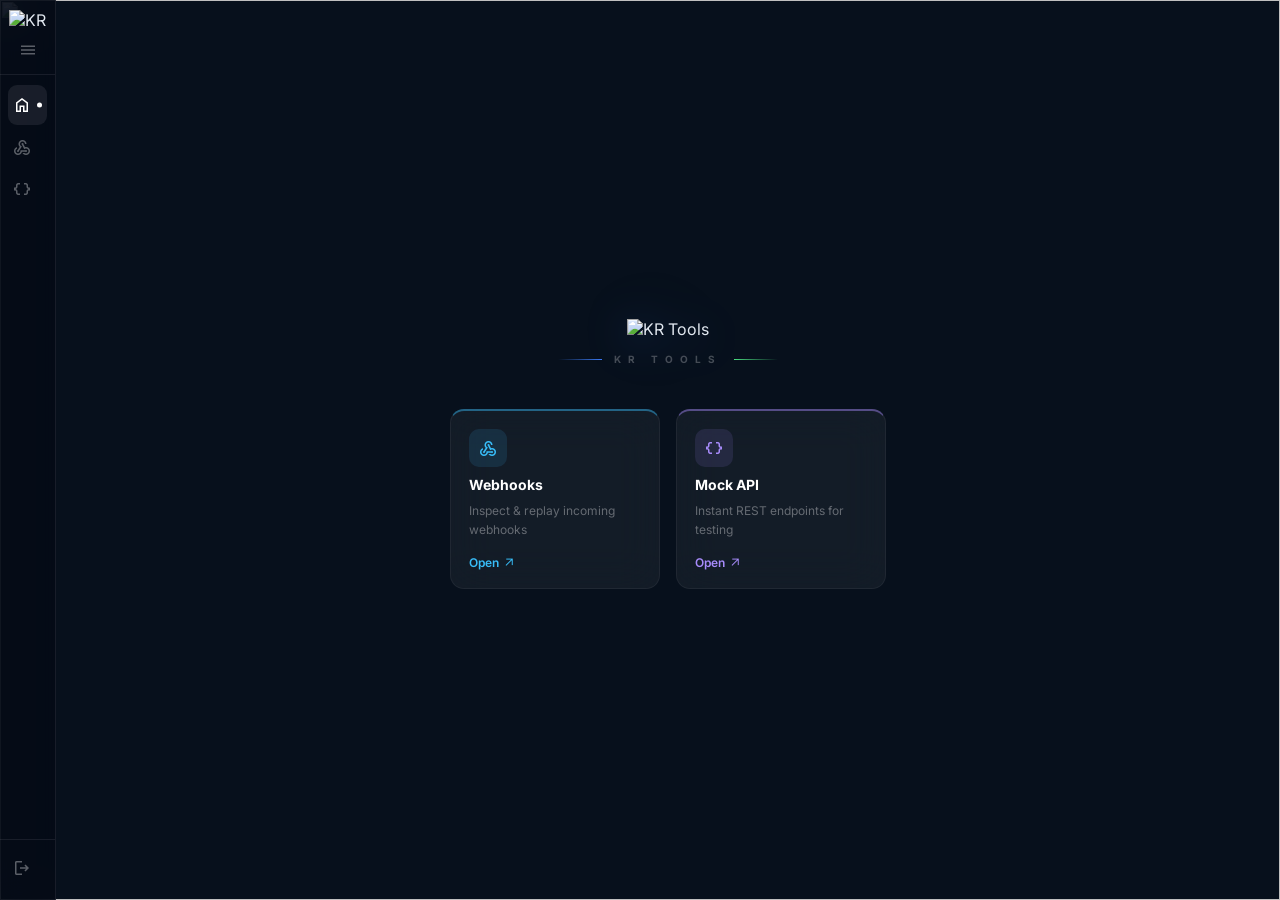
==== landing/static/pages/index.html @ ede2ff3e "Fix inconsistent backgrounds on iOS PWA background-attachment: fixed is broken on iOS Safari/PWA — t" ====
<!DOCTYPE html>
<html lang="en">
<head>
  <meta charset="UTF-8" />
  <meta name="viewport" content="width=device-width, initial-scale=1.0" />
  <meta name="theme-color" content="#07101C" />
  <meta name="apple-mobile-web-app-capable" content="yes" />
  <meta name="apple-mobile-web-app-status-bar-style" content="black-translucent" />
  <meta name="apple-mobile-web-app-title" content="KR Tools" />
  <link rel="manifest" href="/manifest.json" />
  <link rel="apple-touch-icon" href="/apple-touch-icon.png" />
  <link rel="apple-touch-icon" sizes="180x180" href="/apple-touch-icon.png" />
  <link rel="icon" href="/favicon.ico" />
  <title>KR Tools</title>
  <link rel="preconnect" href="https://fonts.googleapis.com" />
  <link href="https://fonts.googleapis.com/css2?family=Inter:wght@400;500;600;700;800&display=swap" rel="stylesheet" />
  <link href="https://fonts.googleapis.com/css2?family=Material+Symbols+Outlined:opsz,wght,FILL,GRAD@24,400,0,0" rel="stylesheet" />
  <style>
    *, *::before, *::after { box-sizing: border-box; margin: 0; padding: 0; }
    :root {
      --bg:         #07101C;
      --border:     rgba(255,255,255,0.08);
      --text:       #e2e8f0;
      --muted:      rgba(255,255,255,0.35);
      --blue:       #3B7BF5;
      --green:      #4ade80;
      --c-webhooks: #38bdf8;
      --c-mockapi:  #a78bfa;
      --sb-open:    200px;
      --sb-closed:  56px;
    }

    html, body { height: 100%; overflow: hidden; }
    body {
      font-family: 'Inter', -apple-system, sans-serif;
      background: #07101C;
      color: var(--text);
    }

    .bg-img {
      position: fixed; inset: 0;
      width: 100%; height: 100%;
      object-fit: cover;
      z-index: 0;
      pointer-events: none;
    }

    /* ── App: row layout ── */
    #app { display: flex; height: 100vh; position: relative; z-index: 1; }

    /* ── Sidebar ── */
    #sidebar {
      flex-shrink: 0;
      width: var(--sb-open);
      display: flex;
      flex-direction: column;
      background: rgba(5,11,22,0.88);
      backdrop-filter: blur(20px);
      border-right: 1px solid var(--border);
      transition: width 0.25s cubic-bezier(0.4,0,0.2,1);
      overflow: hidden;
      z-index: 30;
    }
    #sidebar.collapsed { width: var(--sb-closed); }

    /* Header: logo + toggle */
    .sb-head {
      display: flex;
      align-items: center;
      gap: 10px;
      padding: 14px 12px 10px;
      border-bottom: 1px solid var(--border);
      min-height: 54px;
      flex-shrink: 0;
    }
    .sb-logo {
      height: 24px; width: auto;
      flex-shrink: 0;
      transition: opacity 0.2s, height 0.25s;
    }
    .sb-toggle {
      margin-left: auto;
      flex-shrink: 0;
      display: flex; align-items: center; justify-content: center;
      width: 32px; height: 32px;
      border-radius: 8px; border: none;
      background: none; cursor: pointer;
      color: var(--muted);
      transition: background 0.15s, color 0.15s;
    }
    .sb-toggle:hover { background: rgba(255,255,255,0.08); color: var(--text); }
    .sb-toggle .material-symbols-outlined { font-size: 20px; }

    /* Collapsed header: stack logo above toggle, keep logo visible */
    #sidebar.collapsed .sb-head {
      flex-direction: column;
      align-items: center;
      gap: 6px;
      padding: 10px 8px 8px;
    }
    #sidebar.collapsed .sb-logo { height: 18px; max-width: 40px; }
    #sidebar.collapsed .sb-toggle { margin-left: 0; }

    /* Nav items */
    .sb-nav {
      flex: 1;
      display: flex; flex-direction: column;
      gap: 2px;
      padding: 10px 8px;
      overflow: hidden;
    }

    .sb-item {
      display: flex; align-items: center; gap: 12px;
      padding: 10px 10px;
      border-radius: 9px; border: none;
      background: none; cursor: pointer;
      font-family: inherit;
      color: var(--muted); text-decoration: none;
      white-space: nowrap;
      transition: background 0.15s, color 0.15s;
      position: relative; min-width: 0;
    }
    .sb-item:hover  { background: rgba(255,255,255,0.06); color: rgba(255,255,255,0.75); }
    .sb-item.active { background: rgba(255,255,255,0.08); }

    /* Colored left accent on active */
    .sb-item.active::before {
      content: '';
      position: absolute;
      left: 0; top: 25%; bottom: 25%;
      width: 3px; border-radius: 0 3px 3px 0;
      background: currentColor;
    }

    /* Per-tool active colors */
    #tab-home.active     { color: #fff; }
    #tab-webhooks.active { color: var(--c-webhooks); }
    #tab-mockapi.active  { color: var(--c-mockapi); }

    .sb-item .material-symbols-outlined { font-size: 20px; flex-shrink: 0; }

    .sb-label {
      font-size: 13px; font-weight: 500;
      overflow: hidden;
      max-width: 160px; opacity: 1;
      transition: max-width 0.25s cubic-bezier(0.4,0,0.2,1), opacity 0.15s;
    }
    #sidebar.collapsed .sb-label { max-width: 0; opacity: 0; }

    /* Collapsed: center icons */
    #sidebar.collapsed .sb-item {
      justify-content: center;
      padding: 10px 0;
    }
    #sidebar.collapsed .sb-item::before { display: none; }
    /* Dot indicator when collapsed */
    #sidebar.collapsed .sb-item.active::after {
      content: '';
      position: absolute;
      right: 5px; top: 50%; transform: translateY(-50%);
      width: 5px; height: 5px; border-radius: 50%;
      background: currentColor;
    }

    /* Footer */
    .sb-footer {
      padding: 8px 8px 12px;
      border-top: 1px solid var(--border);
      flex-shrink: 0;
    }

    /* ── Content ── */
    #content { flex: 1; display: flex; flex-direction: column; overflow: hidden; position: relative; }
    #main    { flex: 1; position: relative; overflow: hidden; }

    .panel {
      display: none; position: absolute;
      inset: 0; width: 100%; height: 100%; border: none;
    }
    .panel.active { display: block; }

    /* ── Home view ── */
    #home-view {
      position: absolute; inset: 0;
      overflow-y: auto;
      display: flex; flex-direction: column;
      align-items: center; justify-content: center;
      padding: 40px 24px 32px; gap: 44px;
    }
    #home-view.hidden { display: none; }

    .home-hero { display: flex; flex-direction: column; align-items: center; gap: 14px; user-select: none; }
    .home-logo-img {
      display: block; max-width: 240px; max-height: 185px; width: auto; height: auto;
      filter: drop-shadow(0 6px 20px rgba(59,123,245,0.3)) drop-shadow(0 0 40px rgba(74,222,128,0.1));
    }
    .home-tagline-row { display: flex; align-items: center; gap: 12px; }
    .tbar { display: block; height: 1px; width: 44px; }
    .tbar-l { background: linear-gradient(90deg,  transparent, var(--blue)); }
    .tbar-r { background: linear-gradient(270deg, transparent, var(--green)); }
    .tbar-text { font-size: 10px; font-weight: 700; letter-spacing: 7px; color: rgba(255,255,255,0.25); }

    .home-cards {
      display: flex; flex-wrap: wrap; gap: 16px;
      justify-content: center; width: 100%; max-width: 780px;
    }
    .hcard {
      width: 210px;
      background: rgba(255,255,255,0.05);
      backdrop-filter: blur(20px);
      border: 1px solid rgba(255,255,255,0.06);
      border-top: 2px solid transparent;
      border-radius: 14px; padding: 18px;
      cursor: pointer; display: flex; flex-direction: column; gap: 9px;
      transition: transform 0.2s, background 0.2s, box-shadow 0.25s;
      -webkit-tap-highlight-color: transparent;
    }
    .hcard:hover  { transform: translateY(-4px); background: rgba(255,255,255,0.08); }
    .hcard:active { transform: scale(0.97); }
    .hcard.webhooks { border-top-color: rgba(56,189,248,0.45); }
    .hcard.mockapi  { border-top-color: rgba(167,139,250,0.45); }
    .hcard.webhooks:hover { box-shadow: 0 16px 40px rgba(56,189,248,0.1); }
    .hcard.mockapi:hover  { box-shadow: 0 16px 40px rgba(167,139,250,0.1); }
    .hcard-icon { width: 38px; height: 38px; border-radius: 10px; display: flex; align-items: center; justify-content: center; }
    .hcard-icon .material-symbols-outlined { font-size: 20px; }
    .hcard.webhooks .hcard-icon { background: rgba(56,189,248,0.12);  color: var(--c-webhooks); }
    .hcard.mockapi  .hcard-icon { background: rgba(167,139,250,0.12); color: var(--c-mockapi); }
    .hcard-name { font-size: 14px; font-weight: 700; color: #fff; }
    .hcard-desc { font-size: 12px; color: var(--muted); line-height: 1.55; flex: 1; }
    .hcard-open { margin-top: 6px; display: flex; align-items: center; gap: 4px; font-size: 12px; font-weight: 600; }
    .hcard-open .material-symbols-outlined { font-size: 13px; }
    .hcard.webhooks .hcard-open { color: var(--c-webhooks); }
    .hcard.mockapi  .hcard-open { color: var(--c-mockapi); }

    /* ── Mobile nav bar (hidden on desktop) ── */
    #mobile-nav { display: none; }

    @media (max-width: 768px) {
      #sidebar { display: none !important; }
      #app { flex-direction: column; height: 100dvh; }
      #content { width: 100%; }
      #main { flex: 1; }

      #mobile-nav {
        display: flex;
        flex-shrink: 0;
        height: 56px;
        padding-bottom: env(safe-area-inset-bottom, 0px);
        background: rgba(5,9,15,0.96);
        backdrop-filter: blur(20px);
        -webkit-backdrop-filter: blur(20px);
        border-top: 1px solid rgba(255,255,255,0.08);
        z-index: 50;
      }
      .mob-tab {
        flex: 1; display: flex; flex-direction: column;
        align-items: center; justify-content: center; gap: 3px;
        cursor: pointer; color: rgba(255,255,255,0.3);
        font-size: 9px; font-weight: 600; letter-spacing: 0.3px;
        text-transform: uppercase;
        -webkit-tap-highlight-color: transparent;
        transition: color 0.15s;
      }
      .mob-tab .material-symbols-outlined { font-size: 22px; }
      .mob-tab.active { color: #60a5fa; }
      .mob-tab.active.webhooks { color: var(--c-webhooks); }
      .mob-tab.active.mockapi  { color: var(--c-mockapi); }

      .home-cards { flex-direction: column; align-items: stretch; max-width: 100%; }
      .hcard { width: 100% !important; }
      #home-view { justify-content: flex-start; padding-top: 28px; gap: 28px; }
      .home-logo-img { max-width: 160px; }
    }
  </style>
</head>
<body>
  <img src="/gradient-background-dark.svg" class="bg-img" alt="" aria-hidden="true">
  <div id="app">

    <nav id="sidebar" class="collapsed">
      <div class="sb-head">
        <img src="/assets/images/kr-logo.png" alt="KR" class="sb-logo" />
        <button class="sb-toggle" onclick="toggleSidebar()" title="Toggle sidebar">
          <span class="material-symbols-outlined" id="toggle-icon">menu</span>
        </button>
      </div>

      <div class="sb-nav">
        <button class="sb-item active" id="tab-home" onclick="goHome()">
          <span class="material-symbols-outlined">home</span>
          <span class="sb-label">Home</span>
        </button>
        <button class="sb-item" id="tab-webhooks" onclick="showPanel('webhooks')">
          <span class="material-symbols-outlined">webhook</span>
          <span class="sb-label">Webhooks</span>
        </button>
        <button class="sb-item" id="tab-mockapi" onclick="showPanel('mockapi')">
          <span class="material-symbols-outlined">data_object</span>
          <span class="sb-label">Mock API</span>
        </button>
      </div>

      <div class="sb-footer">
        <a href="/logout" class="sb-item">
          <span class="material-symbols-outlined">logout</span>
          <span class="sb-label">Sign out</span>
        </a>
      </div>
    </nav>

    <div id="content">
      <main id="main">
        <div id="home-view">
          <div class="home-hero">
            <img src="/assets/images/kr-logo.png" alt="KR Tools" class="home-logo-img" />
            <div class="home-tagline-row">
              <span class="tbar tbar-l"></span>
              <span class="tbar-text">KR TOOLS</span>
              <span class="tbar tbar-r"></span>
            </div>
          </div>
          <div class="home-cards">
            <div class="hcard webhooks" onclick="showPanel('webhooks')">
              <div class="hcard-icon"><span class="material-symbols-outlined">webhook</span></div>
              <div class="hcard-name">Webhooks</div>
              <div class="hcard-desc">Inspect &amp; replay incoming webhooks</div>
              <div class="hcard-open">Open <span class="material-symbols-outlined">arrow_outward</span></div>
            </div>
            <div class="hcard mockapi" onclick="showPanel('mockapi')">
              <div class="hcard-icon"><span class="material-symbols-outlined">data_object</span></div>
              <div class="hcard-name">Mock API</div>
              <div class="hcard-desc">Instant REST endpoints for testing</div>
              <div class="hcard-open">Open <span class="material-symbols-outlined">arrow_outward</span></div>
            </div>
          </div>
        </div>

        <iframe id="frame-webhooks" class="panel" data-src="https://webhooks.kenleyr.com" allow="clipboard-write"></iframe>
        <iframe id="frame-mockapi"  class="panel" data-src="https://api.kenleyr.com"      allow="clipboard-write"></iframe>
      </main>
    </div>

    <!-- Mobile bottom nav (inside #app so flex column layout reserves height for it) -->
    <nav id="mobile-nav">
      <div class="mob-tab active" id="mob-home" onclick="goHome()">
        <span class="material-symbols-outlined">home</span>
        Home
      </div>
      <div class="mob-tab webhooks" id="mob-webhooks" onclick="showPanel('webhooks')">
        <span class="material-symbols-outlined">webhook</span>
        Webhooks
      </div>
      <div class="mob-tab mockapi" id="mob-mockapi" onclick="showPanel('mockapi')">
        <span class="material-symbols-outlined">data_object</span>
        Mock API
      </div>
    </nav>

  </div>

  <script>
    const FRAMES = ['webhooks', 'mockapi'];
    const loaded = new Set();

    function showPanel(name) {
      document.getElementById('home-view').classList.add('hidden');
      FRAMES.forEach(id => {
        document.getElementById('frame-' + id).classList.remove('active');
        document.getElementById('tab-'   + id).classList.remove('active');
        const mob = document.getElementById('mob-' + id);
        if (mob) mob.classList.remove('active');
      });
      document.getElementById('tab-home').classList.remove('active');
      document.getElementById('mob-home').classList.remove('active');
      const frame = document.getElementById('frame-' + name);
      if (!loaded.has(name)) { frame.src = frame.dataset.src; loaded.add(name); }
      frame.classList.add('active');
      document.getElementById('tab-' + name).classList.add('active');
      const mob = document.getElementById('mob-' + name);
      if (mob) mob.classList.add('active');
      if (name === 'webhooks' && 'clearAppBadge' in navigator) navigator.clearAppBadge();
    }

    function goHome() {
      FRAMES.forEach(id => {
        document.getElementById('frame-' + id).classList.remove('active');
        document.getElementById('tab-'   + id).classList.remove('active');
        const mob = document.getElementById('mob-' + id);
        if (mob) mob.classList.remove('active');
      });
      document.getElementById('home-view').classList.remove('hidden');
      document.getElementById('tab-home').classList.add('active');
      document.getElementById('mob-home').classList.add('active');
    }

    function toggleSidebar() {
      const sb   = document.getElementById('sidebar');
      const icon = document.getElementById('toggle-icon');
      sb.classList.toggle('collapsed');
      icon.textContent = sb.classList.contains('collapsed') ? 'menu' : 'menu_open';
    }

    // ── Service Worker + Push Notifications ──────────────────────────────────
    const WEBHOOKS_ORIGIN = 'https://webhooks.kenleyr.com';

    async function subscribePush(reg) {
      try {
        const resp = await fetch(WEBHOOKS_ORIGIN + '/_api/vapid-key');
        const { key } = await resp.json();
        const sub = await reg.pushManager.subscribe({
          userVisibleOnly: true,
          applicationServerKey: key,
        });
        await fetch(WEBHOOKS_ORIGIN + '/_api/push/subscribe', {
          method: 'POST',
          headers: { 'Content-Type': 'application/json' },
          body: JSON.stringify(sub.toJSON()),
        });
        console.log('[push] subscribed');
      } catch(e) { console.warn('[push] subscribe failed', e); }
    }

    async function initNotifications(reg) {
      if (!('PushManager' in window)) return;
      const perm = await Notification.requestPermission();
      if (perm !== 'granted') return;
      const existing = await reg.pushManager.getSubscription();
      if (!existing) await subscribePush(reg);
    }

    if ('serviceWorker' in navigator) {
      navigator.serviceWorker.register('/sw.js').then(reg => {
        initNotifications(reg);

        // Listen for messages from SW (notification click → open panel)
        navigator.serviceWorker.addEventListener('message', e => {
          if (e.data?.type === 'OPEN_PANEL') showPanel(e.data.panel);
        });

        // Handle ?panel= on fresh open from notification
        const p = new URLSearchParams(location.search).get('panel');
        if (p && FRAMES.includes(p)) showPanel(p);
      }).catch(() => {});
    }

  </script>
</body>
</html>
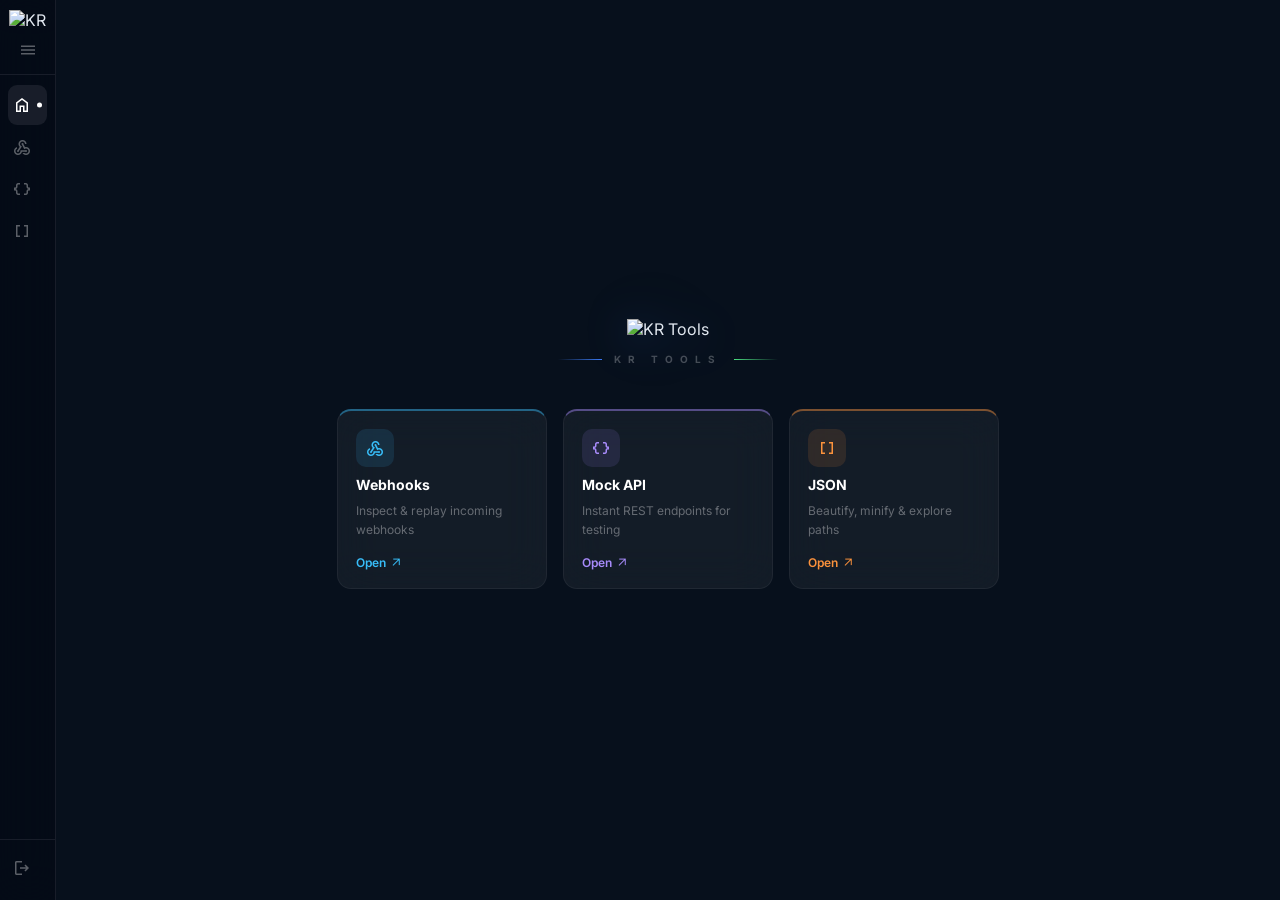
==== commit 18720cd0: "Add JSON path finder tab Co-Authored-By: Claude Sonnet 4.6 <noreply@anthropic.com>" ====
--- a/landing/static/pages/index.html
+++ b/landing/static/pages/index.html
@@ -26,6 +26,7 @@
       --green:      #4ade80;
       --c-webhooks: #38bdf8;
       --c-mockapi:  #a78bfa;
+      --c-json:     #fb923c;
       --sb-open:    200px;
       --sb-closed:  56px;
     }
@@ -33,20 +34,12 @@
     html, body { height: 100%; overflow: hidden; }
     body {
       font-family: 'Inter', -apple-system, sans-serif;
-      background: #07101C;
+      background: #07101C url('/gradient-background-dark.svg') center/cover no-repeat fixed;
       color: var(--text);
     }
 
-    .bg-img {
-      position: fixed; inset: 0;
-      width: 100%; height: 100%;
-      object-fit: cover;
-      z-index: 0;
-      pointer-events: none;
-    }
-
     /* ── App: row layout ── */
-    #app { display: flex; height: 100vh; position: relative; z-index: 1; }
+    #app { display: flex; height: 100vh; }
 
     /* ── Sidebar ── */
     #sidebar {
@@ -137,6 +130,7 @@
     #tab-home.active     { color: #fff; }
     #tab-webhooks.active { color: var(--c-webhooks); }
     #tab-mockapi.active  { color: var(--c-mockapi); }
+    #tab-json.active     { color: var(--c-json); }
 
     .sb-item .material-symbols-outlined { font-size: 20px; flex-shrink: 0; }
 
@@ -220,18 +214,22 @@
     .hcard:active { transform: scale(0.97); }
     .hcard.webhooks { border-top-color: rgba(56,189,248,0.45); }
     .hcard.mockapi  { border-top-color: rgba(167,139,250,0.45); }
+    .hcard.json     { border-top-color: rgba(251,146,60,0.45); }
     .hcard.webhooks:hover { box-shadow: 0 16px 40px rgba(56,189,248,0.1); }
     .hcard.mockapi:hover  { box-shadow: 0 16px 40px rgba(167,139,250,0.1); }
+    .hcard.json:hover     { box-shadow: 0 16px 40px rgba(251,146,60,0.1); }
     .hcard-icon { width: 38px; height: 38px; border-radius: 10px; display: flex; align-items: center; justify-content: center; }
     .hcard-icon .material-symbols-outlined { font-size: 20px; }
     .hcard.webhooks .hcard-icon { background: rgba(56,189,248,0.12);  color: var(--c-webhooks); }
     .hcard.mockapi  .hcard-icon { background: rgba(167,139,250,0.12); color: var(--c-mockapi); }
+    .hcard.json     .hcard-icon { background: rgba(251,146,60,0.12);  color: var(--c-json); }
     .hcard-name { font-size: 14px; font-weight: 700; color: #fff; }
     .hcard-desc { font-size: 12px; color: var(--muted); line-height: 1.55; flex: 1; }
     .hcard-open { margin-top: 6px; display: flex; align-items: center; gap: 4px; font-size: 12px; font-weight: 600; }
     .hcard-open .material-symbols-outlined { font-size: 13px; }
     .hcard.webhooks .hcard-open { color: var(--c-webhooks); }
     .hcard.mockapi  .hcard-open { color: var(--c-mockapi); }
+    .hcard.json     .hcard-open { color: var(--c-json); }
 
     /* ── Mobile nav bar (hidden on desktop) ── */
     #mobile-nav { display: none; }
@@ -266,6 +264,7 @@
       .mob-tab.active { color: #60a5fa; }
       .mob-tab.active.webhooks { color: var(--c-webhooks); }
       .mob-tab.active.mockapi  { color: var(--c-mockapi); }
+      .mob-tab.active.json     { color: var(--c-json); }
 
       .home-cards { flex-direction: column; align-items: stretch; max-width: 100%; }
       .hcard { width: 100% !important; }
@@ -275,7 +274,6 @@
   </style>
 </head>
 <body>
-  <img src="/gradient-background-dark.svg" class="bg-img" alt="" aria-hidden="true">
   <div id="app">
 
     <nav id="sidebar" class="collapsed">
@@ -298,6 +296,10 @@
         <button class="sb-item" id="tab-mockapi" onclick="showPanel('mockapi')">
           <span class="material-symbols-outlined">data_object</span>
           <span class="sb-label">Mock API</span>
+        </button>
+        <button class="sb-item" id="tab-json" onclick="showPanel('json')">
+          <span class="material-symbols-outlined">data_array</span>
+          <span class="sb-label">JSON</span>
         </button>
       </div>
 
@@ -333,11 +335,18 @@
               <div class="hcard-desc">Instant REST endpoints for testing</div>
               <div class="hcard-open">Open <span class="material-symbols-outlined">arrow_outward</span></div>
             </div>
+            <div class="hcard json" onclick="showPanel('json')">
+              <div class="hcard-icon"><span class="material-symbols-outlined">data_array</span></div>
+              <div class="hcard-name">JSON</div>
+              <div class="hcard-desc">Beautify, minify &amp; explore paths</div>
+              <div class="hcard-open">Open <span class="material-symbols-outlined">arrow_outward</span></div>
+            </div>
           </div>
         </div>
 
         <iframe id="frame-webhooks" class="panel" data-src="https://webhooks.kenleyr.com" allow="clipboard-write"></iframe>
         <iframe id="frame-mockapi"  class="panel" data-src="https://api.kenleyr.com"      allow="clipboard-write"></iframe>
+        <iframe id="frame-json"     class="panel" data-src="/pages/json.html"              allow="clipboard-write"></iframe>
       </main>
     </div>
 
@@ -355,12 +364,16 @@
         <span class="material-symbols-outlined">data_object</span>
         Mock API
       </div>
+      <div class="mob-tab json" id="mob-json" onclick="showPanel('json')">
+        <span class="material-symbols-outlined">data_array</span>
+        JSON
+      </div>
     </nav>
 
   </div>
 
   <script>
-    const FRAMES = ['webhooks', 'mockapi'];
+    const FRAMES = ['webhooks', 'mockapi', 'json'];
     const loaded = new Set();
 
     function showPanel(name) {
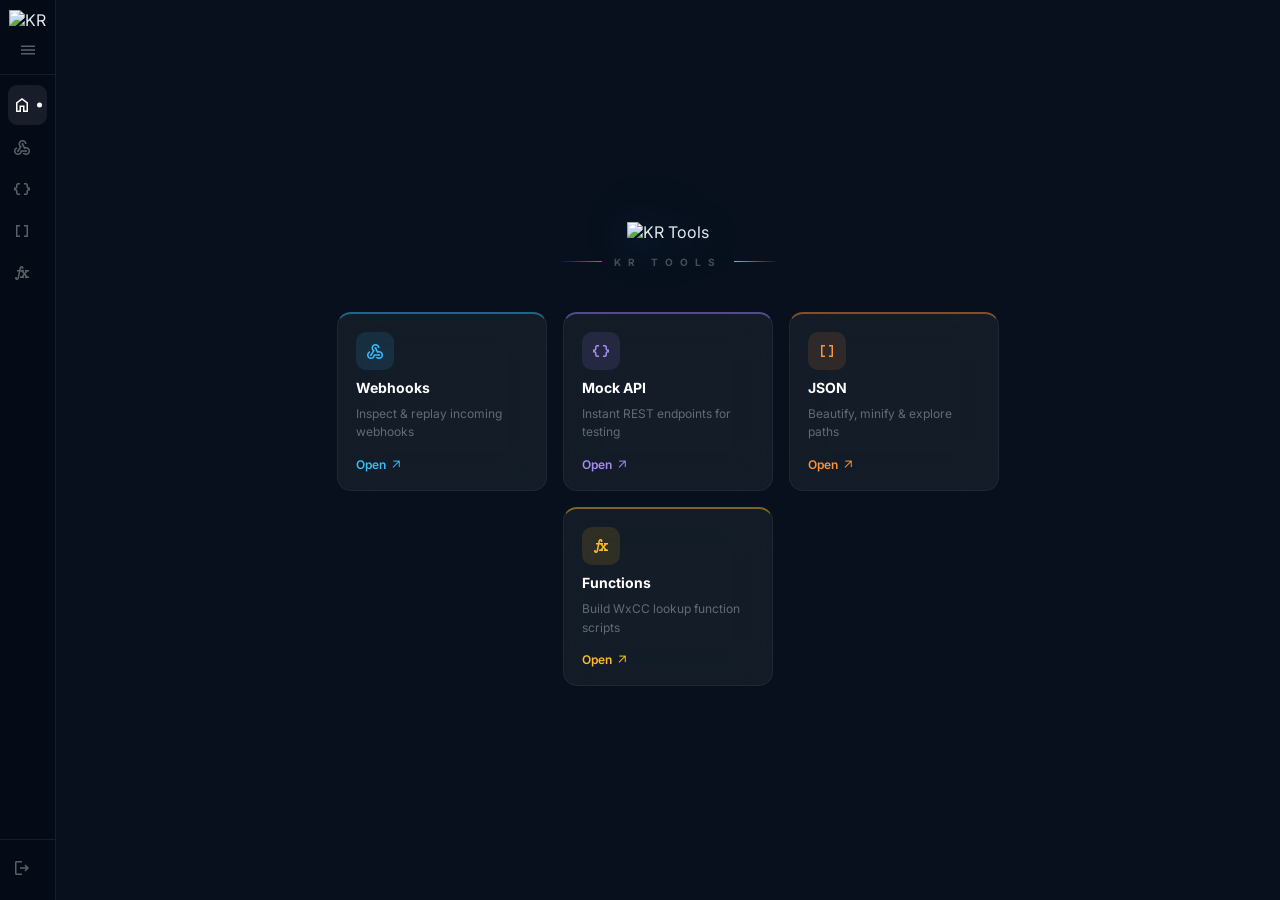
==== commit bb3310dd: "Add WxCC Function Builder tool Lookup table builder with editable column headers, dynamic rows, and " ====
--- a/landing/static/pages/index.html
+++ b/landing/static/pages/index.html
@@ -27,6 +27,7 @@
       --c-webhooks: #38bdf8;
       --c-mockapi:  #a78bfa;
       --c-json:     #fb923c;
+      --c-functions:#fbbf24;
       --sb-open:    200px;
       --sb-closed:  56px;
     }
@@ -130,7 +131,8 @@
     #tab-home.active     { color: #fff; }
     #tab-webhooks.active { color: var(--c-webhooks); }
     #tab-mockapi.active  { color: var(--c-mockapi); }
-    #tab-json.active     { color: var(--c-json); }
+    #tab-json.active       { color: var(--c-json); }
+    #tab-functions.active  { color: var(--c-functions); }
 
     .sb-item .material-symbols-outlined { font-size: 20px; flex-shrink: 0; }
 
@@ -214,22 +216,26 @@
     .hcard:active { transform: scale(0.97); }
     .hcard.webhooks { border-top-color: rgba(56,189,248,0.45); }
     .hcard.mockapi  { border-top-color: rgba(167,139,250,0.45); }
-    .hcard.json     { border-top-color: rgba(251,146,60,0.45); }
+    .hcard.json      { border-top-color: rgba(251,146,60,0.45); }
+    .hcard.functions { border-top-color: rgba(251,191,36,0.45); }
     .hcard.webhooks:hover { box-shadow: 0 16px 40px rgba(56,189,248,0.1); }
     .hcard.mockapi:hover  { box-shadow: 0 16px 40px rgba(167,139,250,0.1); }
-    .hcard.json:hover     { box-shadow: 0 16px 40px rgba(251,146,60,0.1); }
+    .hcard.json:hover      { box-shadow: 0 16px 40px rgba(251,146,60,0.1); }
+    .hcard.functions:hover { box-shadow: 0 16px 40px rgba(251,191,36,0.1); }
     .hcard-icon { width: 38px; height: 38px; border-radius: 10px; display: flex; align-items: center; justify-content: center; }
     .hcard-icon .material-symbols-outlined { font-size: 20px; }
     .hcard.webhooks .hcard-icon { background: rgba(56,189,248,0.12);  color: var(--c-webhooks); }
     .hcard.mockapi  .hcard-icon { background: rgba(167,139,250,0.12); color: var(--c-mockapi); }
-    .hcard.json     .hcard-icon { background: rgba(251,146,60,0.12);  color: var(--c-json); }
+    .hcard.json      .hcard-icon { background: rgba(251,146,60,0.12);  color: var(--c-json); }
+    .hcard.functions .hcard-icon { background: rgba(251,191,36,0.12);  color: var(--c-functions); }
     .hcard-name { font-size: 14px; font-weight: 700; color: #fff; }
     .hcard-desc { font-size: 12px; color: var(--muted); line-height: 1.55; flex: 1; }
     .hcard-open { margin-top: 6px; display: flex; align-items: center; gap: 4px; font-size: 12px; font-weight: 600; }
     .hcard-open .material-symbols-outlined { font-size: 13px; }
     .hcard.webhooks .hcard-open { color: var(--c-webhooks); }
     .hcard.mockapi  .hcard-open { color: var(--c-mockapi); }
-    .hcard.json     .hcard-open { color: var(--c-json); }
+    .hcard.json      .hcard-open { color: var(--c-json); }
+    .hcard.functions .hcard-open { color: var(--c-functions); }
 
     /* ── Mobile nav bar (hidden on desktop) ── */
     #mobile-nav { display: none; }
@@ -264,7 +270,8 @@
       .mob-tab.active { color: #60a5fa; }
       .mob-tab.active.webhooks { color: var(--c-webhooks); }
       .mob-tab.active.mockapi  { color: var(--c-mockapi); }
-      .mob-tab.active.json     { color: var(--c-json); }
+      .mob-tab.active.json      { color: var(--c-json); }
+      .mob-tab.active.functions { color: var(--c-functions); }
 
       .home-cards { flex-direction: column; align-items: stretch; max-width: 100%; }
       .hcard { width: 100% !important; }
@@ -300,6 +307,10 @@
         <button class="sb-item" id="tab-json" onclick="showPanel('json')">
           <span class="material-symbols-outlined">data_array</span>
           <span class="sb-label">JSON</span>
+        </button>
+        <button class="sb-item" id="tab-functions" onclick="showPanel('functions')">
+          <span class="material-symbols-outlined">function</span>
+          <span class="sb-label">Functions</span>
         </button>
       </div>
 
@@ -341,12 +352,19 @@
               <div class="hcard-desc">Beautify, minify &amp; explore paths</div>
               <div class="hcard-open">Open <span class="material-symbols-outlined">arrow_outward</span></div>
             </div>
+            <div class="hcard functions" onclick="showPanel('functions')">
+              <div class="hcard-icon"><span class="material-symbols-outlined">function</span></div>
+              <div class="hcard-name">Functions</div>
+              <div class="hcard-desc">Build WxCC lookup function scripts</div>
+              <div class="hcard-open">Open <span class="material-symbols-outlined">arrow_outward</span></div>
+            </div>
           </div>
         </div>
 
         <iframe id="frame-webhooks" class="panel" data-src="https://webhooks.kenleyr.com" allow="clipboard-write"></iframe>
         <iframe id="frame-mockapi"  class="panel" data-src="https://api.kenleyr.com"      allow="clipboard-write"></iframe>
-        <iframe id="frame-json"     class="panel" data-src="/pages/json.html"              allow="clipboard-write"></iframe>
+        <iframe id="frame-json"      class="panel" data-src="/pages/json.html"              allow="clipboard-write" allowtransparency="true"></iframe>
+        <iframe id="frame-functions" class="panel" data-src="/pages/functions.html"         allow="clipboard-write" allowtransparency="true"></iframe>
       </main>
     </div>
 
@@ -368,12 +386,16 @@
         <span class="material-symbols-outlined">data_array</span>
         JSON
       </div>
+      <div class="mob-tab functions" id="mob-functions" onclick="showPanel('functions')">
+        <span class="material-symbols-outlined">function</span>
+        Functions
+      </div>
     </nav>
 
   </div>
 
   <script>
-    const FRAMES = ['webhooks', 'mockapi', 'json'];
+    const FRAMES = ['webhooks', 'mockapi', 'json', 'functions'];
     const loaded = new Set();
 
     function showPanel(name) {
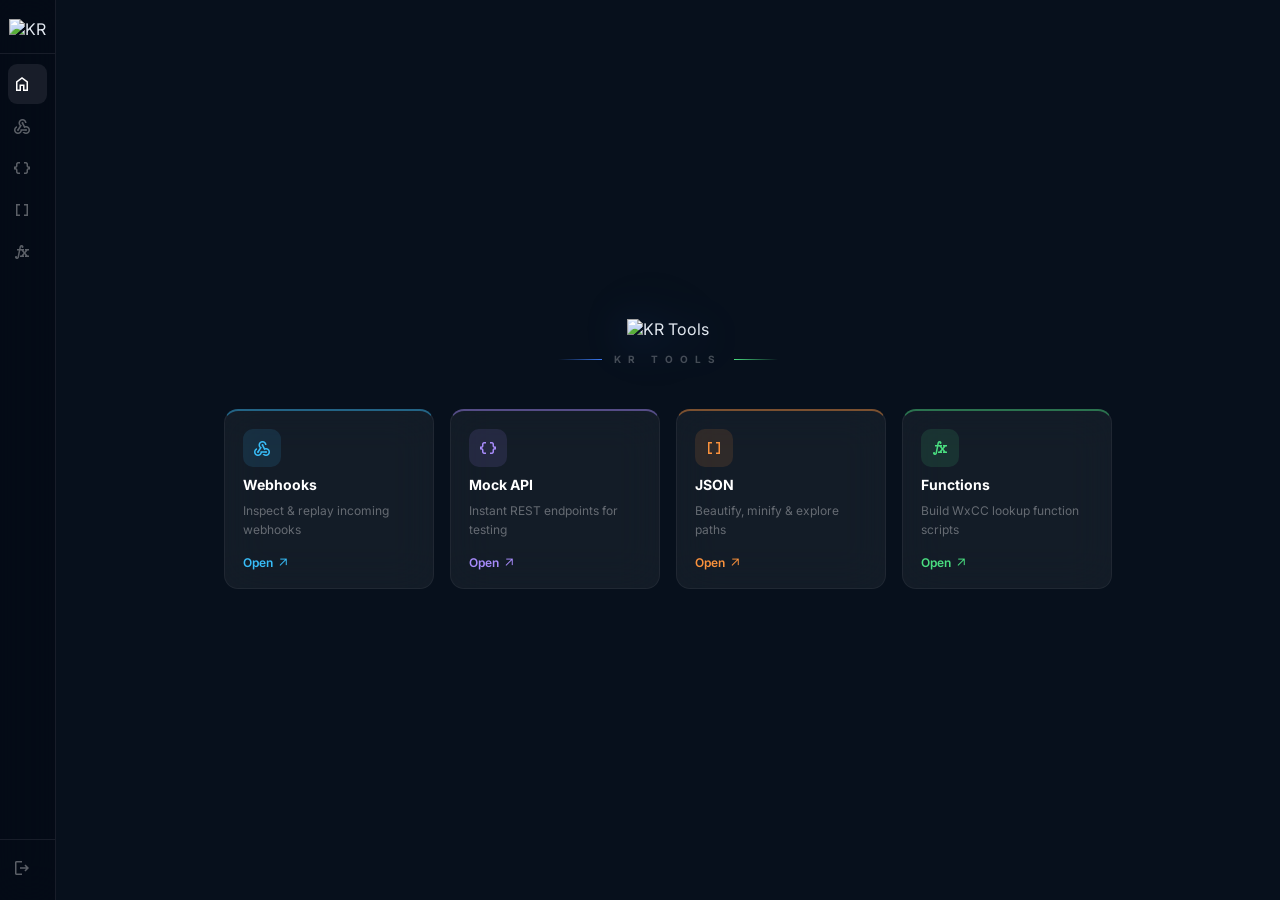
==== commit 53f7523a: "UI fixes: sidebar always collapsed, webhook Parsed-first order, mockapi auto-create folder, Function" ====
--- a/landing/static/pages/index.html
+++ b/landing/static/pages/index.html
@@ -27,7 +27,7 @@
       --c-webhooks: #38bdf8;
       --c-mockapi:  #a78bfa;
       --c-json:     #fb923c;
-      --c-functions:#fbbf24;
+      --c-functions: #4ade80;
       --sb-open:    200px;
       --sb-closed:  56px;
     }
@@ -72,28 +72,9 @@
       flex-shrink: 0;
       transition: opacity 0.2s, height 0.25s;
     }
-    .sb-toggle {
-      margin-left: auto;
-      flex-shrink: 0;
-      display: flex; align-items: center; justify-content: center;
-      width: 32px; height: 32px;
-      border-radius: 8px; border: none;
-      background: none; cursor: pointer;
-      color: var(--muted);
-      transition: background 0.15s, color 0.15s;
-    }
-    .sb-toggle:hover { background: rgba(255,255,255,0.08); color: var(--text); }
-    .sb-toggle .material-symbols-outlined { font-size: 20px; }
-
-    /* Collapsed header: stack logo above toggle, keep logo visible */
-    #sidebar.collapsed .sb-head {
-      flex-direction: column;
-      align-items: center;
-      gap: 6px;
-      padding: 10px 8px 8px;
-    }
-    #sidebar.collapsed .sb-logo { height: 18px; max-width: 40px; }
-    #sidebar.collapsed .sb-toggle { margin-left: 0; }
+    /* Collapsed header: center the logo */
+    #sidebar.collapsed .sb-head { justify-content: center; }
+    #sidebar.collapsed .sb-logo { height: 20px; max-width: 40px; }
 
     /* Nav items */
     .sb-nav {
@@ -150,15 +131,6 @@
       padding: 10px 0;
     }
     #sidebar.collapsed .sb-item::before { display: none; }
-    /* Dot indicator when collapsed */
-    #sidebar.collapsed .sb-item.active::after {
-      content: '';
-      position: absolute;
-      right: 5px; top: 50%; transform: translateY(-50%);
-      width: 5px; height: 5px; border-radius: 50%;
-      background: currentColor;
-    }
-
     /* Footer */
     .sb-footer {
       padding: 8px 8px 12px;
@@ -199,7 +171,7 @@
 
     .home-cards {
       display: flex; flex-wrap: wrap; gap: 16px;
-      justify-content: center; width: 100%; max-width: 780px;
+      justify-content: center; width: 100%; max-width: 920px;
     }
     .hcard {
       width: 210px;
@@ -217,17 +189,17 @@
     .hcard.webhooks { border-top-color: rgba(56,189,248,0.45); }
     .hcard.mockapi  { border-top-color: rgba(167,139,250,0.45); }
     .hcard.json      { border-top-color: rgba(251,146,60,0.45); }
-    .hcard.functions { border-top-color: rgba(251,191,36,0.45); }
+    .hcard.functions { border-top-color: rgba(74,222,128,0.45); }
     .hcard.webhooks:hover { box-shadow: 0 16px 40px rgba(56,189,248,0.1); }
     .hcard.mockapi:hover  { box-shadow: 0 16px 40px rgba(167,139,250,0.1); }
     .hcard.json:hover      { box-shadow: 0 16px 40px rgba(251,146,60,0.1); }
-    .hcard.functions:hover { box-shadow: 0 16px 40px rgba(251,191,36,0.1); }
+    .hcard.functions:hover { box-shadow: 0 16px 40px rgba(74,222,128,0.1); }
     .hcard-icon { width: 38px; height: 38px; border-radius: 10px; display: flex; align-items: center; justify-content: center; }
     .hcard-icon .material-symbols-outlined { font-size: 20px; }
     .hcard.webhooks .hcard-icon { background: rgba(56,189,248,0.12);  color: var(--c-webhooks); }
     .hcard.mockapi  .hcard-icon { background: rgba(167,139,250,0.12); color: var(--c-mockapi); }
     .hcard.json      .hcard-icon { background: rgba(251,146,60,0.12);  color: var(--c-json); }
-    .hcard.functions .hcard-icon { background: rgba(251,191,36,0.12);  color: var(--c-functions); }
+    .hcard.functions .hcard-icon { background: rgba(74,222,128,0.12);  color: var(--c-functions); }
     .hcard-name { font-size: 14px; font-weight: 700; color: #fff; }
     .hcard-desc { font-size: 12px; color: var(--muted); line-height: 1.55; flex: 1; }
     .hcard-open { margin-top: 6px; display: flex; align-items: center; gap: 4px; font-size: 12px; font-weight: 600; }
@@ -286,9 +258,6 @@
     <nav id="sidebar" class="collapsed">
       <div class="sb-head">
         <img src="/assets/images/kr-logo.png" alt="KR" class="sb-logo" />
-        <button class="sb-toggle" onclick="toggleSidebar()" title="Toggle sidebar">
-          <span class="material-symbols-outlined" id="toggle-icon">menu</span>
-        </button>
       </div>
 
       <div class="sb-nav">
@@ -429,13 +398,6 @@
       document.getElementById('mob-home').classList.add('active');
     }
 
-    function toggleSidebar() {
-      const sb   = document.getElementById('sidebar');
-      const icon = document.getElementById('toggle-icon');
-      sb.classList.toggle('collapsed');
-      icon.textContent = sb.classList.contains('collapsed') ? 'menu' : 'menu_open';
-    }
-
     // ── Service Worker + Push Notifications ──────────────────────────────────
     const WEBHOOKS_ORIGIN = 'https://webhooks.kenleyr.com';
 
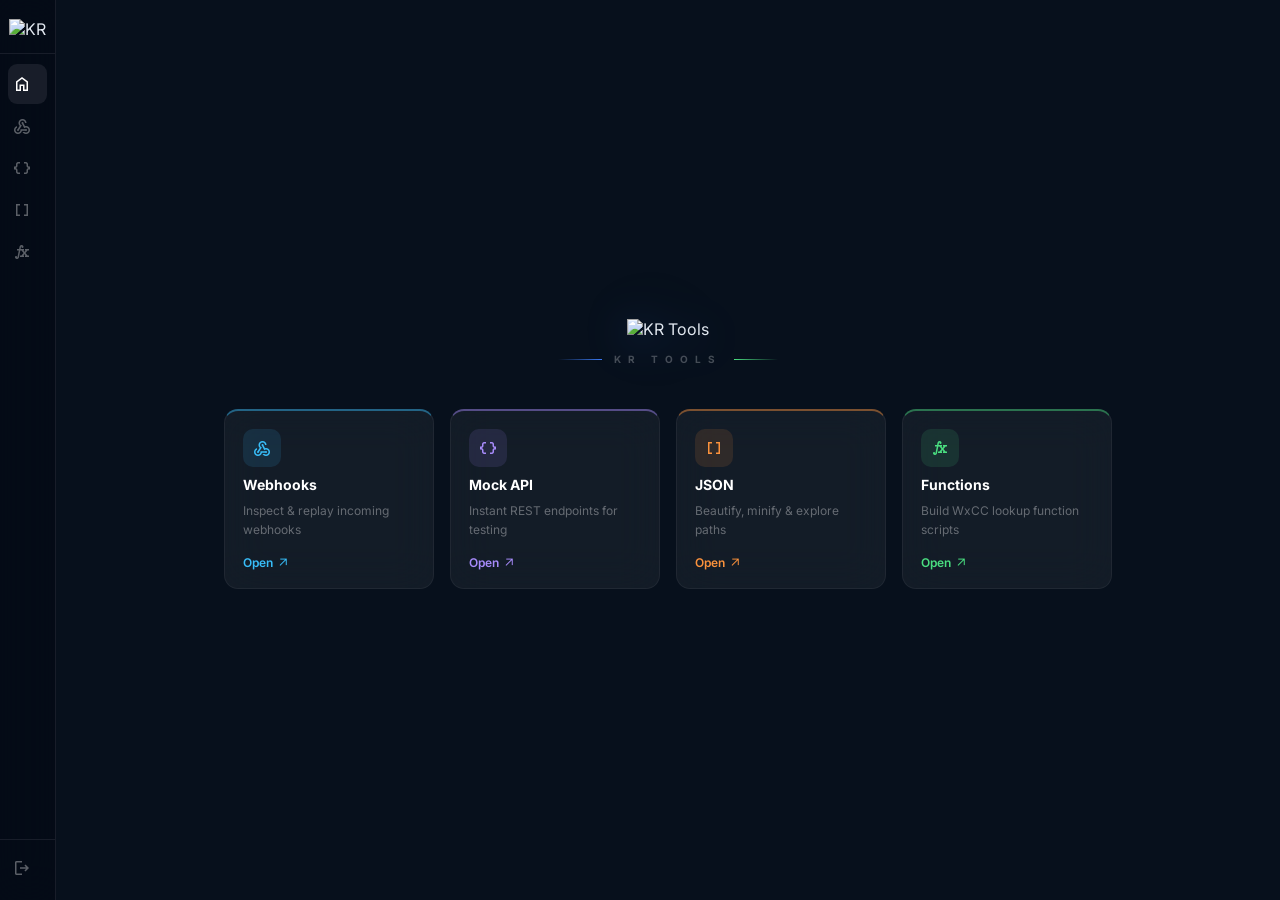
==== commit 7cede1af: "Add Railway deploy status bar + webhook receiver - POST /_railway endpoint stores deployment events " ====
--- a/landing/static/pages/index.html
+++ b/landing/static/pages/index.html
@@ -138,6 +138,38 @@
       flex-shrink: 0;
     }
 
+    /* ── Deploy status bar ── */
+    #deploy-bar {
+      flex-shrink: 0;
+      display: none;
+      align-items: center; gap: 10px;
+      padding: 0 14px;
+      height: 30px;
+      background: rgba(5,11,22,0.85);
+      border-bottom: 1px solid var(--border);
+      overflow: hidden;
+    }
+    #deploy-bar.visible { display: flex; }
+    .dep-pill {
+      display: flex; align-items: center; gap: 5px;
+      padding: 3px 8px;
+      border-radius: 20px;
+      background: rgba(255,255,255,0.04);
+      border: 1px solid rgba(255,255,255,0.07);
+    }
+    .dep-dot {
+      width: 6px; height: 6px; border-radius: 50%; flex-shrink: 0;
+    }
+    .dep-dot.pulsing { animation: dep-pulse 1.2s ease-in-out infinite; }
+    @keyframes dep-pulse { 0%,100%{opacity:1} 50%{opacity:0.3} }
+    .dep-service { font-size: 10px; font-weight: 700; color: rgba(255,255,255,0.6); }
+    .dep-status  { font-size: 10px; font-weight: 700; letter-spacing: 0.3px; }
+    .dep-msg {
+      font-size: 10px; color: rgba(255,255,255,0.3);
+      max-width: 180px; overflow: hidden; text-overflow: ellipsis; white-space: nowrap;
+    }
+    .dep-time { font-size: 10px; color: rgba(255,255,255,0.2); flex-shrink: 0; }
+
     /* ── Content ── */
     #content { flex: 1; display: flex; flex-direction: column; overflow: hidden; position: relative; }
     #main    { flex: 1; position: relative; overflow: hidden; }
@@ -292,6 +324,7 @@
     </nav>
 
     <div id="content">
+      <div id="deploy-bar"></div>
       <main id="main">
         <div id="home-view">
           <div class="home-hero">
@@ -441,6 +474,59 @@
       }).catch(() => {});
     }
 
+    // ── Railway deploy status ─────────────────────────────────────────────
+    (function() {
+      const STATUS_URL = 'https://webhooks.kenleyr.com/_railway/status';
+      const bar = document.getElementById('deploy-bar');
+
+      const STATUS_COLOR = {
+        SUCCESS:   '#4ade80',
+        DEPLOYING: '#fbbf24',
+        BUILDING:  '#fbbf24',
+        FAILED:    '#f87171',
+        CRASHED:   '#f87171',
+        REMOVED:   'rgba(255,255,255,0.25)',
+      };
+      const IN_PROGRESS = new Set(['DEPLOYING', 'BUILDING', 'INITIALIZING']);
+
+      function timeAgo(ts) {
+        const s = (Date.now() - new Date(ts).getTime()) / 1000;
+        if (s < 60)   return Math.round(s)    + 's ago';
+        if (s < 3600) return Math.round(s/60) + 'm ago';
+        return Math.round(s/3600) + 'h ago';
+      }
+
+      async function fetchStatus() {
+        try {
+          const res = await fetch(STATUS_URL);
+          if (!res.ok) return;
+          const entries = await res.json();
+          if (!Array.isArray(entries) || !entries.length) return;
+
+          const latest = {};
+          entries.forEach(e => { if (!latest[e.service]) latest[e.service] = e; });
+
+          bar.innerHTML = Object.values(latest).map(e => {
+            const color   = STATUS_COLOR[e.status] || 'rgba(255,255,255,0.25)';
+            const pulse   = IN_PROGRESS.has(e.status) ? ' pulsing' : '';
+            const msg     = e.commit ? e.commit.split('\n')[0].slice(0, 45) : '';
+            return `<span class="dep-pill">
+              <span class="dep-dot${pulse}" style="background:${color}"></span>
+              <span class="dep-service">${e.service}</span>
+              <span class="dep-status" style="color:${color}">${e.status}</span>
+              ${msg ? `<span class="dep-msg">${msg}</span>` : ''}
+              <span class="dep-time">${timeAgo(e.timestamp)}</span>
+            </span>`;
+          }).join('');
+
+          bar.classList.add('visible');
+        } catch(e) { /* silently ignore */ }
+      }
+
+      fetchStatus();
+      setInterval(fetchStatus, 15000);
+    })();
+
   </script>
 </body>
 </html>
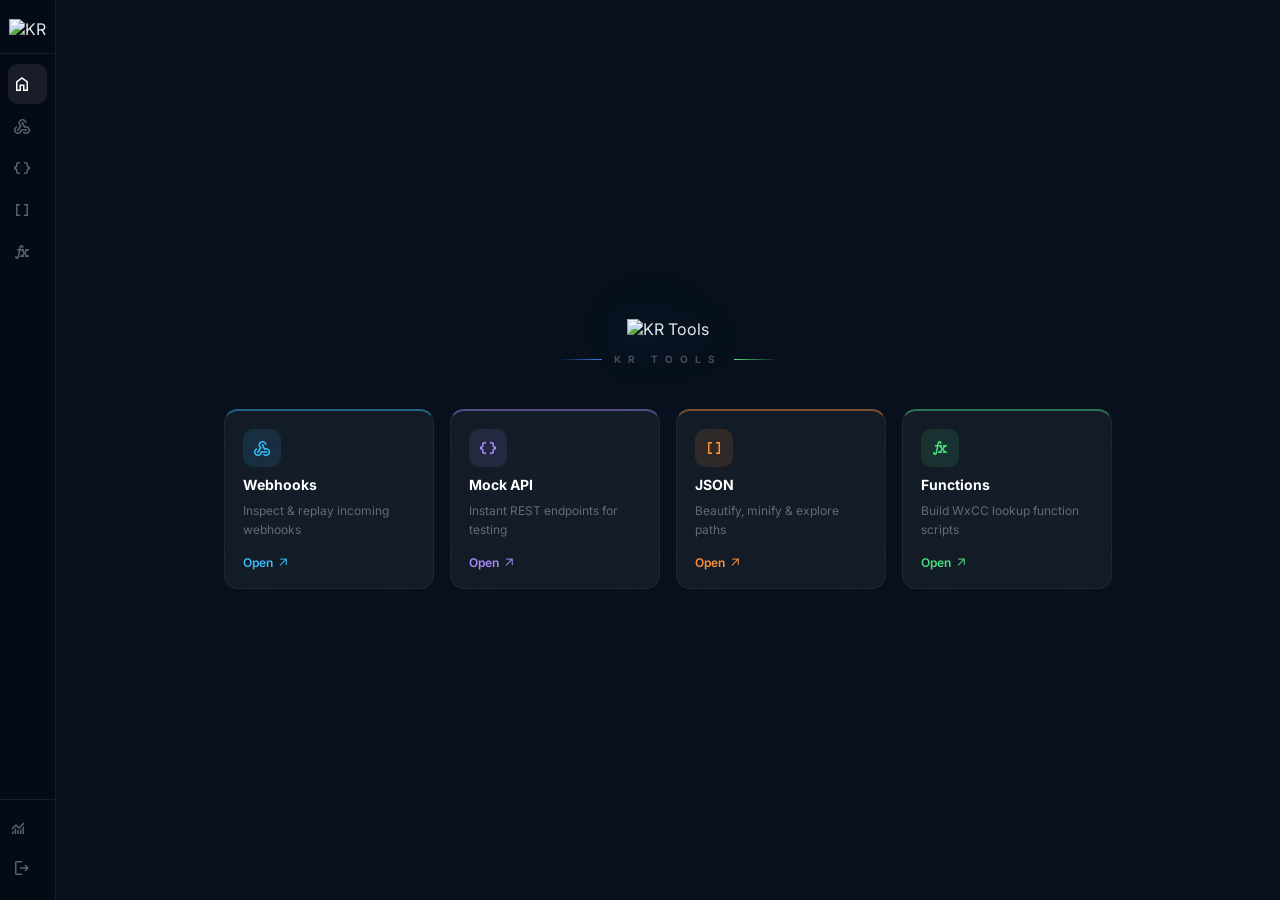
==== commit ce81543b: "Move deploy status to sidebar tab, fix Railway payload parsing - Status is now a sidebar tab (monito" ====
--- a/landing/static/pages/index.html
+++ b/landing/static/pages/index.html
@@ -138,37 +138,43 @@
       flex-shrink: 0;
     }
 
-    /* ── Deploy status bar ── */
-    #deploy-bar {
-      flex-shrink: 0;
-      display: none;
-      align-items: center; gap: 10px;
-      padding: 0 14px;
-      height: 30px;
-      background: rgba(5,11,22,0.85);
-      border-bottom: 1px solid var(--border);
-      overflow: hidden;
-    }
-    #deploy-bar.visible { display: flex; }
-    .dep-pill {
-      display: flex; align-items: center; gap: 5px;
-      padding: 3px 8px;
-      border-radius: 20px;
+    /* ── Status sidebar tab ── */
+    #tab-status.active { color: #fff; }
+
+    /* ── Status view ── */
+    #status-view {
+      position: absolute; inset: 0;
+      overflow-y: auto;
+      display: flex; flex-direction: column;
+      padding: 24px;
+      gap: 8px;
+    }
+    #status-view.hidden { display: none; }
+    .status-heading {
+      font-size: 11px; font-weight: 700; letter-spacing: 1.5px;
+      text-transform: uppercase; color: var(--muted);
+      margin-bottom: 8px;
+    }
+    .dep-row {
+      display: flex; align-items: flex-start; gap: 12px;
+      padding: 12px 14px;
+      border-radius: 10px;
       background: rgba(255,255,255,0.04);
-      border: 1px solid rgba(255,255,255,0.07);
+      border: 1px solid rgba(255,255,255,0.06);
     }
     .dep-dot {
-      width: 6px; height: 6px; border-radius: 50%; flex-shrink: 0;
+      width: 8px; height: 8px; border-radius: 50%;
+      flex-shrink: 0; margin-top: 4px;
     }
     .dep-dot.pulsing { animation: dep-pulse 1.2s ease-in-out infinite; }
     @keyframes dep-pulse { 0%,100%{opacity:1} 50%{opacity:0.3} }
-    .dep-service { font-size: 10px; font-weight: 700; color: rgba(255,255,255,0.6); }
-    .dep-status  { font-size: 10px; font-weight: 700; letter-spacing: 0.3px; }
-    .dep-msg {
-      font-size: 10px; color: rgba(255,255,255,0.3);
-      max-width: 180px; overflow: hidden; text-overflow: ellipsis; white-space: nowrap;
-    }
-    .dep-time { font-size: 10px; color: rgba(255,255,255,0.2); flex-shrink: 0; }
+    .dep-info { flex: 1; min-width: 0; display: flex; flex-direction: column; gap: 4px; }
+    .dep-row-top { display: flex; align-items: center; gap: 8px; flex-wrap: wrap; }
+    .dep-service { font-size: 13px; font-weight: 700; color: rgba(255,255,255,0.8); }
+    .dep-status  { font-size: 11px; font-weight: 700; letter-spacing: 0.5px; }
+    .dep-time    { font-size: 11px; color: rgba(255,255,255,0.25); margin-left: auto; }
+    .dep-commit  { font-size: 12px; color: var(--muted); font-family: monospace; overflow: hidden; text-overflow: ellipsis; white-space: nowrap; }
+    .dep-empty   { color: var(--muted); font-size: 13px; }
 
     /* ── Content ── */
     #content { flex: 1; display: flex; flex-direction: column; overflow: hidden; position: relative; }
@@ -316,6 +322,10 @@
       </div>
 
       <div class="sb-footer">
+        <button class="sb-item" id="tab-status" onclick="showStatus()">
+          <span class="material-symbols-outlined">monitoring</span>
+          <span class="sb-label">Status</span>
+        </button>
         <a href="/logout" class="sb-item">
           <span class="material-symbols-outlined">logout</span>
           <span class="sb-label">Sign out</span>
@@ -324,7 +334,6 @@
     </nav>
 
     <div id="content">
-      <div id="deploy-bar"></div>
       <main id="main">
         <div id="home-view">
           <div class="home-hero">
@@ -363,6 +372,11 @@
           </div>
         </div>
 
+        <div id="status-view" class="hidden">
+          <div class="status-heading">Deployments</div>
+          <div id="status-list"><div class="dep-empty">Loading…</div></div>
+        </div>
+
         <iframe id="frame-webhooks" class="panel" data-src="https://webhooks.kenleyr.com" allow="clipboard-write"></iframe>
         <iframe id="frame-mockapi"  class="panel" data-src="https://api.kenleyr.com"      allow="clipboard-write"></iframe>
         <iframe id="frame-json"      class="panel" data-src="/pages/json.html"              allow="clipboard-write" allowtransparency="true"></iframe>
@@ -401,15 +415,7 @@
     const loaded = new Set();
 
     function showPanel(name) {
-      document.getElementById('home-view').classList.add('hidden');
-      FRAMES.forEach(id => {
-        document.getElementById('frame-' + id).classList.remove('active');
-        document.getElementById('tab-'   + id).classList.remove('active');
-        const mob = document.getElementById('mob-' + id);
-        if (mob) mob.classList.remove('active');
-      });
-      document.getElementById('tab-home').classList.remove('active');
-      document.getElementById('mob-home').classList.remove('active');
+      clearAll();
       const frame = document.getElementById('frame-' + name);
       if (!loaded.has(name)) { frame.src = frame.dataset.src; loaded.add(name); }
       frame.classList.add('active');
@@ -419,16 +425,76 @@
       if (name === 'webhooks' && 'clearAppBadge' in navigator) navigator.clearAppBadge();
     }
 
-    function goHome() {
+    function clearAll() {
       FRAMES.forEach(id => {
         document.getElementById('frame-' + id).classList.remove('active');
         document.getElementById('tab-'   + id).classList.remove('active');
         const mob = document.getElementById('mob-' + id);
         if (mob) mob.classList.remove('active');
       });
+      document.getElementById('home-view').classList.add('hidden');
+      document.getElementById('status-view').classList.add('hidden');
+      document.getElementById('tab-home').classList.remove('active');
+      document.getElementById('tab-status').classList.remove('active');
+      document.getElementById('mob-home').classList.remove('active');
+    }
+
+    function goHome() {
+      clearAll();
       document.getElementById('home-view').classList.remove('hidden');
       document.getElementById('tab-home').classList.add('active');
       document.getElementById('mob-home').classList.add('active');
+    }
+
+    function showStatus() {
+      clearAll();
+      document.getElementById('status-view').classList.remove('hidden');
+      document.getElementById('tab-status').classList.add('active');
+      loadDeployStatus();
+    }
+
+    const STATUS_COLOR = {
+      SUCCESS: '#4ade80', DEPLOYING: '#fbbf24', BUILDING: '#fbbf24',
+      INITIALIZING: '#fbbf24', FAILED: '#f87171', CRASHED: '#f87171',
+    };
+    const IN_PROGRESS = new Set(['DEPLOYING', 'BUILDING', 'INITIALIZING']);
+
+    function timeAgo(ts) {
+      const s = (Date.now() - new Date(ts).getTime()) / 1000;
+      if (s < 60)   return Math.round(s)    + 's ago';
+      if (s < 3600) return Math.round(s/60) + 'm ago';
+      if (s < 86400) return Math.round(s/3600) + 'h ago';
+      return Math.round(s/86400) + 'd ago';
+    }
+
+    async function loadDeployStatus() {
+      const list = document.getElementById('status-list');
+      try {
+        const res = await fetch('https://webhooks.kenleyr.com/_railway/status');
+        const entries = await res.json();
+        if (!Array.isArray(entries) || !entries.length) {
+          list.innerHTML = '<div class="dep-empty">No deployments recorded yet.</div>';
+          return;
+        }
+        list.innerHTML = entries.map(e => {
+          const color = STATUS_COLOR[e.status] || 'rgba(255,255,255,0.3)';
+          const pulse = IN_PROGRESS.has(e.status) ? ' pulsing' : '';
+          const commit = e.commit ? e.commit.split('\n')[0] : '';
+          return `<div class="dep-row">
+            <span class="dep-dot${pulse}" style="background:${color}"></span>
+            <div class="dep-info">
+              <div class="dep-row-top">
+                <span class="dep-service">${e.service}</span>
+                <span class="dep-status" style="color:${color}">${e.status}</span>
+                <span class="dep-time">${timeAgo(e.timestamp)}</span>
+              </div>
+              ${commit ? `<div class="dep-commit">${commit}</div>` : ''}
+            </div>
+          </div>`;
+        }).join('');
+      } catch(err) {
+        list.innerHTML = '<div class="dep-empty">Could not load status.</div>';
+      }
     }
 
     // ── Service Worker + Push Notifications ──────────────────────────────────
@@ -474,58 +540,6 @@
       }).catch(() => {});
     }
 
-    // ── Railway deploy status ─────────────────────────────────────────────
-    (function() {
-      const STATUS_URL = 'https://webhooks.kenleyr.com/_railway/status';
-      const bar = document.getElementById('deploy-bar');
-
-      const STATUS_COLOR = {
-        SUCCESS:   '#4ade80',
-        DEPLOYING: '#fbbf24',
-        BUILDING:  '#fbbf24',
-        FAILED:    '#f87171',
-        CRASHED:   '#f87171',
-        REMOVED:   'rgba(255,255,255,0.25)',
-      };
-      const IN_PROGRESS = new Set(['DEPLOYING', 'BUILDING', 'INITIALIZING']);
-
-      function timeAgo(ts) {
-        const s = (Date.now() - new Date(ts).getTime()) / 1000;
-        if (s < 60)   return Math.round(s)    + 's ago';
-        if (s < 3600) return Math.round(s/60) + 'm ago';
-        return Math.round(s/3600) + 'h ago';
-      }
-
-      async function fetchStatus() {
-        try {
-          const res = await fetch(STATUS_URL);
-          if (!res.ok) return;
-          const entries = await res.json();
-          if (!Array.isArray(entries) || !entries.length) return;
-
-          const latest = {};
-          entries.forEach(e => { if (!latest[e.service]) latest[e.service] = e; });
-
-          bar.innerHTML = Object.values(latest).map(e => {
-            const color   = STATUS_COLOR[e.status] || 'rgba(255,255,255,0.25)';
-            const pulse   = IN_PROGRESS.has(e.status) ? ' pulsing' : '';
-            const msg     = e.commit ? e.commit.split('\n')[0].slice(0, 45) : '';
-            return `<span class="dep-pill">
-              <span class="dep-dot${pulse}" style="background:${color}"></span>
-              <span class="dep-service">${e.service}</span>
-              <span class="dep-status" style="color:${color}">${e.status}</span>
-              ${msg ? `<span class="dep-msg">${msg}</span>` : ''}
-              <span class="dep-time">${timeAgo(e.timestamp)}</span>
-            </span>`;
-          }).join('');
-
-          bar.classList.add('visible');
-        } catch(e) { /* silently ignore */ }
-      }
-
-      fetchStatus();
-      setInterval(fetchStatus, 15000);
-    })();
 
   </script>
 </body>
